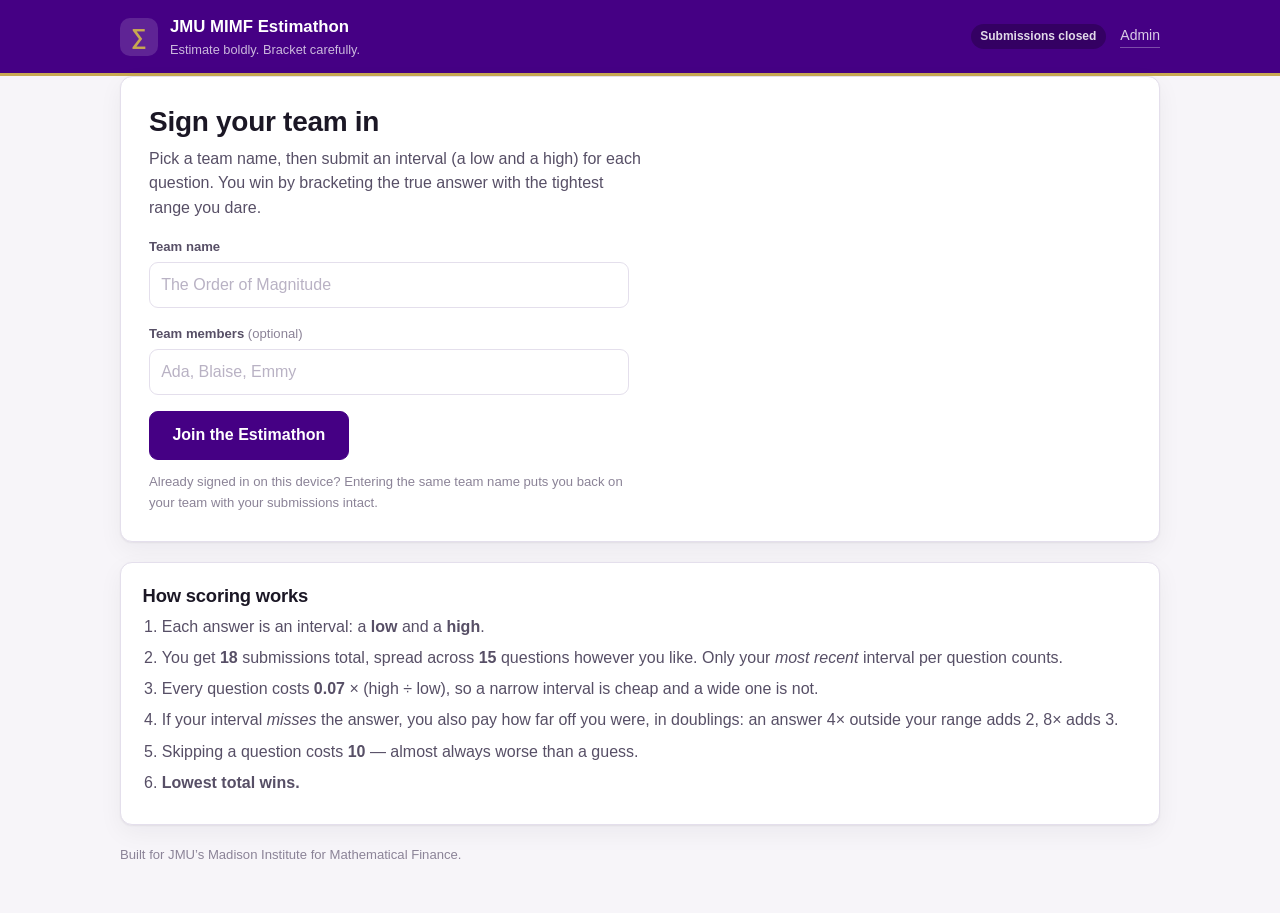
==== index.html @ 4a57b914 "game mostly complete" ====
<!DOCTYPE html>
<html lang="en">
<head>
  <meta charset="utf-8">
  <meta name="viewport" content="width=device-width, initial-scale=1">
  <title>Estimathon | JMU MIMF</title>
  <link rel="stylesheet" href="style.css">
</head>
<body>

<header class="topbar">
  <div class="wrap topbar-inner">
    <div class="brand">
      <span class="brand-mark">∑</span>
      <span>
        <strong id="event-name">JMU MIMF Estimathon</strong>
        <small>Estimate boldly. Bracket carefully.</small>
      </span>
    </div>
    <div class="topbar-right">
      <span id="contest-status" class="pill pill-muted">Checking…</span>
      <a class="link-quiet" href="admin.html">Admin</a>
    </div>
  </div>
</header>

<main class="wrap">

  <!-- ==================== JOIN ==================== -->
  <section id="join-view">
    <div class="card card-lead">
      <h1>Sign your team in</h1>
      <p class="lede">
        Pick a team name, then submit an interval (a low and a high) for each
        question. You win by bracketing the true answer with the tightest range
        you dare.
      </p>

      <form id="join-form" class="form" novalidate>
        <label class="field">
          <span class="field-label">Team name</span>
          <input id="team-name" type="text" autocomplete="off" maxlength="60"
                 placeholder="The Order of Magnitude" required>
        </label>

        <label class="field">
          <span class="field-label">Team members <em>(optional)</em></span>
          <input id="team-members" type="text" autocomplete="off" maxlength="200"
                 placeholder="Ada, Blaise, Emmy">
        </label>

        <p id="join-error" class="msg msg-error" hidden></p>

        <button class="btn btn-primary btn-lg" type="submit">Join the Estimathon</button>
        <p class="hint">
          Already signed in on this device? Entering the same team name puts you
          back on your team with your submissions intact.
        </p>
      </form>
    </div>

    <div class="rules card">
      <h2>How scoring works</h2>
      <ol class="rules-list">
        <li>Each answer is an interval: a <strong>low</strong> and a <strong>high</strong>.</li>
        <li>You get <strong id="rule-max-subs">18</strong> submissions total, spread across
            <strong id="rule-num-q">15</strong> questions however you like. Only your
            <em>most recent</em> interval per question counts.</li>
        <li>Every question costs <strong id="rule-width">0.07</strong> × (high ÷ low),
            so a narrow interval is cheap and a wide one is not.</li>
        <li>If your interval <em>misses</em> the answer, you also pay how far off you
            were, in doublings: an answer 4× outside your range adds 2, 8× adds 3.</li>
        <li>Skipping a question costs <strong id="rule-penalty">10</strong> — almost always
            worse than a guess.</li>
        <li><strong>Lowest total wins.</strong></li>
      </ol>
    </div>
  </section>

  <!-- ==================== CONTEST ==================== -->
  <section id="contest-view" hidden>
    <div class="team-bar card">
      <div>
        <span class="eyebrow">Competing as</span>
        <h1 id="current-team" class="team-name">;</h1>
        <p id="current-members" class="team-members"></p>
      </div>
      <div class="counters">
        <div class="counter">
          <span id="subs-left" class="counter-num">18</span>
          <span class="counter-label">submissions left</span>
        </div>
        <div class="counter">
          <span id="qs-answered" class="counter-num">0</span>
          <span class="counter-label">questions answered</span>
        </div>
        <button id="leave-btn" class="btn btn-quiet" type="button">Switch team</button>
      </div>
    </div>

    <p id="closed-banner" class="banner" hidden>
      Submissions are closed. Sit tight; the admins are scoring.
    </p>

    <div id="questions" class="questions"></div>

    <section id="team-leaderboard" class="card" hidden>
      <h2>Live standings</h2>
      <div id="team-leaderboard-body"></div>
    </section>
  </section>

</main>

<footer class="wrap foot">
  <p>Built for JMU’s Madison Institute for Mathematical Finance.</p>
</footer>

<!-- Point at a Python backend by uncommenting and setting this before the core loads:
<script>window.ESTIMATHON_API = "https://your-host";</script>
-->
<script src="estimathon.js"></script>
<script src="script.js"></script>
</body>
</html>
---- style.css ----
/* ==========================================================================
   Estimathon — shared styles for the team page and the admin dashboard.
   JMU palette: Madison purple + gold, on a warm off-white.
   ========================================================================== */

:root {
  --purple:      #450084;
  --purple-lift: #5c1fa3;
  --purple-soft: #f2ecfa;
  --gold:        #c8a951;
  --gold-soft:   #fdf6e3;

  --ink:      #1b1725;
  --ink-soft: #574f66;
  --ink-faint:#8b8397;

  --bg:      #f7f5f9;
  --surface: #ffffff;
  --line:    #e4dfec;

  --good: #16794a;
  --good-soft: #e6f4ec;
  --bad:  #b3261e;
  --bad-soft: #fbeae9;

  --radius: 12px;
  --shadow: 0 1px 2px rgba(27, 23, 37, .06), 0 8px 24px rgba(27, 23, 37, .05);
  --mono: ui-monospace, SFMono-Regular, "SF Mono", Menlo, Consolas, monospace;
}

* { box-sizing: border-box; }

html { -webkit-text-size-adjust: 100%; }

body {
  margin: 0;
  background: var(--bg);
  color: var(--ink);
  font: 16px/1.55 -apple-system, BlinkMacSystemFont, "Segoe UI", Roboto,
        "Helvetica Neue", Arial, sans-serif;
}

h1, h2, h3 { line-height: 1.2; margin: 0 0 .5rem; letter-spacing: -.01em; }
h1 { font-size: 1.75rem; }
h2 { font-size: 1.15rem; }
p  { margin: 0 0 1rem; }
a  { color: var(--purple); }

.wrap { max-width: 1080px; margin: 0 auto; padding: 0 1.25rem; }
.admin .wrap { max-width: 1320px; }

/* ---------------------------------------------------------------- topbar  */

.topbar {
  background: var(--purple);
  color: #fff;
  border-bottom: 3px solid var(--gold);
}
.topbar-inner {
  display: flex; align-items: center; justify-content: space-between;
  gap: 1rem; padding-top: .85rem; padding-bottom: .85rem;
}
.brand { display: flex; align-items: center; gap: .75rem; }
.brand-mark {
  display: grid; place-items: center;
  width: 38px; height: 38px; flex: none;
  border-radius: 10px;
  background: rgba(255, 255, 255, .14);
  color: var(--gold);
  font-size: 1.35rem; font-weight: 700;
}
.brand strong { display: block; font-size: 1.05rem; }
.brand small { display: block; color: rgba(255, 255, 255, .72); font-size: .8rem; }

.topbar-right { display: flex; align-items: center; gap: .9rem; }
.link-quiet {
  color: rgba(255, 255, 255, .8);
  text-decoration: none; font-size: .875rem;
  border-bottom: 1px solid rgba(255, 255, 255, .3);
}
.link-quiet:hover { color: #fff; }

/* ----------------------------------------------------------------- pills  */

.pill {
  display: inline-block; padding: .2rem .6rem;
  border-radius: 999px; font-size: .75rem; font-weight: 600;
  white-space: nowrap;
}
.pill-muted { background: rgba(255, 255, 255, .15); color: #fff; }
.pill-open  { background: var(--gold); color: #3a2c00; }
.pill-closed{ background: rgba(0, 0, 0, .25); color: rgba(255, 255, 255, .85); }
.pill-live  { background: var(--good); color: #fff; }
.card .pill-muted { background: var(--purple-soft); color: var(--purple); }

/* ----------------------------------------------------------------- cards  */

main { padding: 1.75rem 0 3rem; }

.card {
  background: var(--surface);
  border: 1px solid var(--line);
  border-radius: var(--radius);
  box-shadow: var(--shadow);
  padding: 1.35rem;
  margin-bottom: 1.25rem;
}
.card-lead { padding: 1.75rem; }
.card-head {
  display: flex; align-items: center; justify-content: space-between;
  gap: .75rem; margin-bottom: .9rem;
}
.card-head h2 { margin: 0; }

.lede { color: var(--ink-soft); max-width: 56ch; }
.eyebrow {
  display: block; font-size: .72rem; font-weight: 700;
  letter-spacing: .09em; text-transform: uppercase; color: var(--ink-faint);
}
.hint { font-size: .82rem; color: var(--ink-faint); margin: .75rem 0 0; }
.msg { font-size: .875rem; border-radius: 8px; padding: .55rem .75rem; margin: 0 0 .75rem; }
.msg-error { background: var(--bad-soft); color: var(--bad); }

.banner {
  background: var(--gold-soft);
  border: 1px solid var(--gold);
  border-radius: var(--radius);
  padding: .8rem 1rem; margin-bottom: 1.25rem;
  font-weight: 600; color: #6b5310;
}

/* ----------------------------------------------------------------- forms  */

.form { max-width: 30rem; }
.field { display: block; margin-bottom: 1rem; }
.field-label {
  display: block; font-size: .82rem; font-weight: 600;
  color: var(--ink-soft); margin-bottom: .3rem;
}
.field-label em { font-weight: 400; font-style: normal; color: var(--ink-faint); }

input[type="text"], input[type="password"], input[type="number"] {
  width: 100%; padding: .6rem .7rem;
  border: 1px solid var(--line); border-radius: 9px;
  background: #fff; color: var(--ink);
  font: inherit;
}
input:focus-visible, button:focus-visible, a:focus-visible {
  outline: 2px solid var(--purple-lift); outline-offset: 2px;
}
input::placeholder { color: #b9b2c4; }

.check { display: inline-flex; align-items: center; gap: .4rem; font-size: .875rem; }
.check input { accent-color: var(--purple); }

.btn {
  appearance: none; cursor: pointer;
  border: 1px solid var(--line); border-radius: 9px;
  background: #fff; color: var(--ink);
  padding: .55rem .9rem;
  font: inherit; font-weight: 600; font-size: .875rem;
}
.btn:hover { border-color: #cfc7dc; background: #fbfafd; }
.btn:disabled { opacity: .5; cursor: not-allowed; }
.btn-primary { background: var(--purple); border-color: var(--purple); color: #fff; }
.btn-primary:hover:not(:disabled) { background: var(--purple-lift); border-color: var(--purple-lift); }
.btn-lg { padding: .7rem 1.4rem; font-size: 1rem; }
.btn-quiet { background: transparent; border-color: transparent; color: var(--ink-faint); }
.btn-quiet:hover { background: var(--purple-soft); color: var(--purple); border-color: transparent; }
.btn-danger { color: var(--bad); border-color: #eccecb; }
.btn-danger:hover { background: var(--bad-soft); border-color: var(--bad); }

/* ----------------------------------------------------------------- rules  */

.rules-list { margin: 0; padding-left: 1.2rem; color: var(--ink-soft); }
.rules-list li { margin-bottom: .4rem; }

/* -------------------------------------------------------------- team bar  */

.team-bar {
  display: flex; align-items: center; justify-content: space-between;
  gap: 1.25rem; flex-wrap: wrap;
}
.team-name { margin: .15rem 0 0; color: var(--purple); }
.team-members { margin: .15rem 0 0; color: var(--ink-faint); font-size: .875rem; }
.counters { display: flex; align-items: center; gap: 1.5rem; }
.counter { text-align: center; }
.counter-num { display: block; font-size: 1.6rem; font-weight: 700; line-height: 1; }
.counter-label { display: block; font-size: .7rem; text-transform: uppercase;
                 letter-spacing: .07em; color: var(--ink-faint); margin-top: .2rem; }

/* ------------------------------------------------------------- questions  */

.questions { display: grid; gap: .85rem; }

.q {
  background: var(--surface);
  border: 1px solid var(--line);
  border-left: 4px solid var(--line);
  border-radius: var(--radius);
  box-shadow: var(--shadow);
  padding: 1.1rem 1.25rem;
}
.q.answered { border-left-color: var(--purple); }
.q.correct  { border-left-color: var(--good); }
.q.wrong    { border-left-color: var(--bad); }

.q-head { display: flex; gap: .75rem; align-items: baseline; margin-bottom: .8rem; }
.q-num {
  flex: none; width: 1.9rem; height: 1.9rem;
  display: grid; place-items: center;
  border-radius: 50%; background: var(--purple-soft); color: var(--purple);
  font-size: .8rem; font-weight: 700;
}
.q-text { font-weight: 600; }
.q-unit { display: block; font-size: .8rem; font-weight: 400; color: var(--ink-faint); }

.q-form { display: flex; align-items: flex-end; gap: .6rem; flex-wrap: wrap; }
.q-input { flex: 1 1 9rem; min-width: 7rem; }
.q-input .field-label { font-size: .72rem; text-transform: uppercase; letter-spacing: .06em; }
.q-input input { font-family: var(--mono); }

.q-status { margin-top: .7rem; font-size: .85rem; color: var(--ink-soft); }
.q-status .ratio { font-family: var(--mono); color: var(--purple); font-weight: 600; }
.q-status.err { color: var(--bad); }
.tag {
  display: inline-block; padding: .1rem .5rem; border-radius: 999px;
  font-size: .72rem; font-weight: 700; margin-left: .4rem;
}
.tag-good { background: var(--good-soft); color: var(--good); }
.tag-bad  { background: var(--bad-soft);  color: var(--bad); }

/* ------------------------------------------------------------ admin grid  */

.control-bar { display: flex; gap: 2rem; flex-wrap: wrap; align-items: center; }
.control-group { display: flex; align-items: center; gap: .5rem; flex-wrap: wrap; }
.control-group .eyebrow { margin-right: .25rem; }

.stat-row {
  display: grid; grid-template-columns: repeat(4, 1fr);
  gap: 1rem; margin-bottom: 1.25rem;
}
.stat {
  background: var(--surface); border: 1px solid var(--line);
  border-radius: var(--radius); box-shadow: var(--shadow);
  padding: 1rem 1.15rem;
}
.stat-num { display: block; font-size: 1.8rem; font-weight: 700; line-height: 1.1; color: var(--purple); }
.stat-label { display: block; font-size: .72rem; text-transform: uppercase;
              letter-spacing: .08em; color: var(--ink-faint); margin-top: .25rem; }

.admin-grid { display: grid; grid-template-columns: 1.35fr 1fr; gap: 1.25rem; }

/* ---------------------------------------------------------------- tables  */

.table-scroll { overflow-x: auto; margin: 0 -.35rem; padding: 0 .35rem; }
.table { width: 100%; border-collapse: collapse; font-size: .875rem; }
.table th, .table td {
  padding: .55rem .6rem; text-align: left;
  border-bottom: 1px solid var(--line); white-space: nowrap;
}
.table th {
  font-size: .72rem; text-transform: uppercase; letter-spacing: .07em;
  color: var(--ink-faint); font-weight: 700;
}
.table tbody tr:last-child td { border-bottom: none; }
.table .num { text-align: right; font-variant-numeric: tabular-nums; }
.table td.num, .table td.mono { font-family: var(--mono); }
.table .rank { color: var(--ink-faint); font-weight: 700; }
.table tr.leader td { background: var(--gold-soft); }
.table tr.leader .rank { color: #9a7b16; }
.q-cell { white-space: normal; min-width: 22rem; color: var(--ink-soft); }
.table-grid th:first-child, .table-grid td:first-child {
  position: sticky; left: 0; background: var(--surface);
}
.cell-good { color: var(--good); }
.cell-bad  { color: var(--bad); }
.cell-none { color: var(--ink-faint); }

.key-input { width: 9.5rem; text-align: right; font-family: var(--mono); padding: .35rem .5rem; }

/* ------------------------------------------------------------------ feed  */

.feed { list-style: none; margin: 0; padding: 0; max-height: 26rem; overflow-y: auto; }
.feed li {
  display: flex; justify-content: space-between; gap: .75rem;
  padding: .55rem 0; border-bottom: 1px solid var(--line); font-size: .875rem;
}
.feed li:last-child { border-bottom: none; }
.feed .who { font-weight: 600; }
.feed .what { color: var(--ink-soft); font-family: var(--mono); font-size: .8rem; }
.feed .when { color: var(--ink-faint); font-size: .78rem; white-space: nowrap; }

.empty { color: var(--ink-faint); font-size: .875rem; padding: 1rem 0; text-align: center; }

/* ---------------------------------------------------------------- footer  */

.foot { color: var(--ink-faint); font-size: .82rem; padding-bottom: 2rem; }

/* ------------------------------------------------------------ responsive  */

@media (max-width: 900px) {
  .admin-grid { grid-template-columns: 1fr; }
  .stat-row { grid-template-columns: repeat(2, 1fr); }
}
@media (max-width: 620px) {
  h1 { font-size: 1.45rem; }
  .team-bar { align-items: flex-start; }
  .counters { width: 100%; justify-content: space-between; gap: .75rem; }
  .q-form { flex-direction: column; align-items: stretch; }
  .q-input { flex: 1 1 auto; }
  .brand small { display: none; }
}
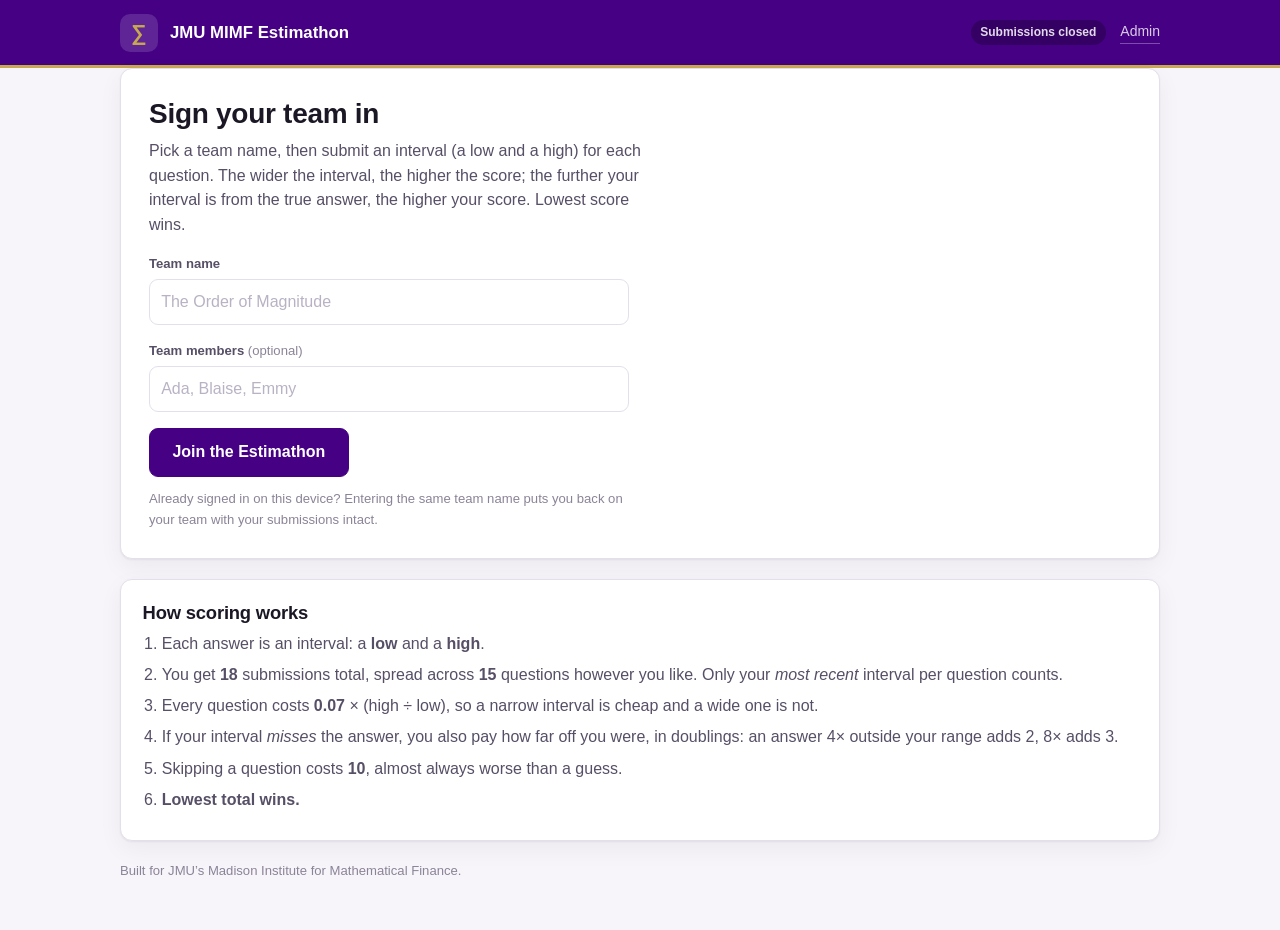
==== commit 352d9642: "single question edits" ====
--- a/index.html
+++ b/index.html
@@ -14,7 +14,6 @@
       <span class="brand-mark">∑</span>
       <span>
         <strong id="event-name">JMU MIMF Estimathon</strong>
-        <small>Estimate boldly. Bracket carefully.</small>
       </span>
     </div>
     <div class="topbar-right">
@@ -32,8 +31,7 @@
       <h1>Sign your team in</h1>
       <p class="lede">
         Pick a team name, then submit an interval (a low and a high) for each
-        question. You win by bracketing the true answer with the tightest range
-        you dare.
+        question. The wider the interval, the higher the score; the further your interval is from the true answer, the higher your score. Lowest score wins.
       </p>
 
       <form id="join-form" class="form" novalidate>
@@ -70,7 +68,7 @@
             so a narrow interval is cheap and a wide one is not.</li>
         <li>If your interval <em>misses</em> the answer, you also pay how far off you
             were, in doublings: an answer 4× outside your range adds 2, 8× adds 3.</li>
-        <li>Skipping a question costs <strong id="rule-penalty">10</strong> — almost always
+        <li>Skipping a question costs <strong id="rule-penalty">10</strong>, almost always
             worse than a guess.</li>
         <li><strong>Lowest total wins.</strong></li>
       </ol>
@@ -102,7 +100,20 @@
       Submissions are closed. Sit tight; the admins are scoring.
     </p>
 
+    <div id="waiting" class="waiting card" hidden>
+      <span class="waiting-dot"></span>
+      <div>
+        <h2 id="waiting-title">Waiting for the next question…</h2>
+        <p id="waiting-note">Keep this page open. The next question appears here automatically.</p>
+      </div>
+    </div>
+
     <div id="questions" class="questions"></div>
+
+    <details id="past" class="past card" hidden>
+      <summary><span id="past-count">0</span> closed questions</summary>
+      <div id="past-body"></div>
+    </details>
 
     <section id="team-leaderboard" class="card" hidden>
       <h2>Live standings</h2>
--- a/style.css
+++ b/style.css
@@ -230,6 +230,73 @@
 .tag-good { background: var(--good-soft); color: var(--good); }
 .tag-bad  { background: var(--bad-soft);  color: var(--bad); }
 
+/* ------------------------------------------------- waiting / past (team)  */
+
+.waiting {
+  display: flex; align-items: center; gap: 1rem;
+  border-style: dashed;
+}
+.waiting h2 { margin: 0; font-size: 1.05rem; }
+.waiting p { margin: .2rem 0 0; color: var(--ink-faint); font-size: .875rem; }
+.waiting-dot {
+  flex: none; width: 12px; height: 12px; border-radius: 50%;
+  background: var(--purple);
+  box-shadow: 0 0 0 0 rgba(69, 0, 132, .45);
+  animation: pulse 2s infinite;
+}
+@keyframes pulse {
+  0%   { box-shadow: 0 0 0 0 rgba(69, 0, 132, .45); }
+  70%  { box-shadow: 0 0 0 12px rgba(69, 0, 132, 0); }
+  100% { box-shadow: 0 0 0 0 rgba(69, 0, 132, 0); }
+}
+@media (prefers-reduced-motion: reduce) {
+  .waiting-dot { animation: none; }
+}
+
+.past summary {
+  cursor: pointer; font-weight: 600; color: var(--ink-soft);
+  font-size: .9rem; list-style: none;
+}
+.past summary::-webkit-details-marker { display: none; }
+.past summary::before { content: '▸ '; color: var(--ink-faint); }
+.past[open] summary::before { content: '▾ '; }
+.past #past-body { margin-top: 1rem; display: grid; gap: .85rem; }
+.past .q { box-shadow: none; }
+.tag-locked { background: var(--line); color: var(--ink-faint); }
+
+/* ------------------------------------------------------- run of play (admin) */
+
+.rop-main {
+  display: flex; align-items: flex-start; justify-content: space-between;
+  gap: 1.5rem; flex-wrap: wrap; margin-bottom: 1rem;
+}
+.rop-current { flex: 1 1 22rem; min-width: 0; }
+.rop-text { margin: .25rem 0 0; font-size: 1.15rem; font-weight: 600; line-height: 1.35; }
+.rop-answer { margin: .35rem 0 0; font-family: var(--mono); font-size: .85rem; color: var(--gold); }
+.rop-actions { display: flex; gap: .5rem; flex-wrap: wrap; align-items: center; }
+
+.rop-strip { display: flex; flex-wrap: wrap; gap: .35rem; }
+.chip {
+  width: 2.1rem; height: 2.1rem; padding: 0;
+  display: grid; place-items: center;
+  border-radius: 8px; border: 1px solid var(--line);
+  background: #fff; color: var(--ink-faint);
+  font: inherit; font-size: .8rem; font-weight: 700;
+  cursor: pointer;
+}
+.chip:hover { border-color: var(--purple); color: var(--purple); }
+/* .chip-pending keeps the plain .chip look: not yet asked. */
+.chip-pending { border-style: dashed; }
+.chip-open {
+  background: var(--purple); border-color: var(--purple); color: #fff;
+  box-shadow: 0 0 0 3px var(--purple-soft);
+}
+.chip-open:hover { color: #fff; }
+.chip-closed { background: var(--purple-soft); border-color: var(--purple-soft); color: var(--purple); }
+.pill-open-dark { background: var(--purple); color: #fff; }
+
+.q.live { border-left-color: var(--gold); }
+
 /* ------------------------------------------------------------ admin grid  */
 
 .control-bar { display: flex; gap: 2rem; flex-wrap: wrap; align-items: center; }
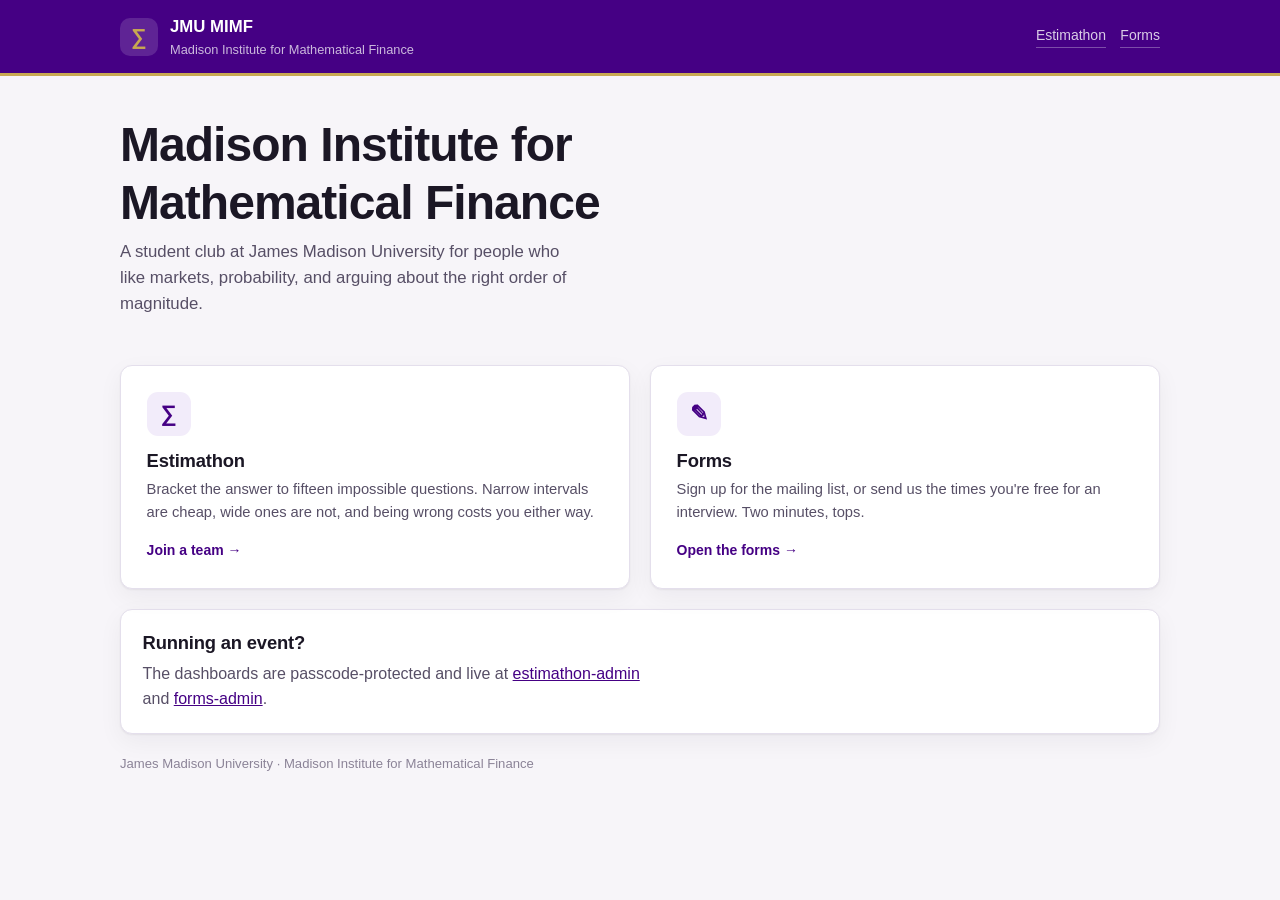
==== commit 60ecbfd6: "BIG changes" ====
--- a/index.html
+++ b/index.html
@@ -3,134 +3,73 @@
 <head>
   <meta charset="utf-8">
   <meta name="viewport" content="width=device-width, initial-scale=1">
-  <title>Estimathon | JMU MIMF</title>
-  <link rel="stylesheet" href="style.css">
+  <title>JMU MIMF</title>
+  <link rel="stylesheet" href="assets/style.css">
 </head>
 <body>
 
 <header class="topbar">
   <div class="wrap topbar-inner">
-    <div class="brand">
+    <a class="brand" href="index.html">
       <span class="brand-mark">∑</span>
       <span>
-        <strong id="event-name">JMU MIMF Estimathon</strong>
+        <strong>JMU MIMF</strong>
+        <small>Madison Institute for Mathematical Finance</small>
       </span>
-    </div>
-    <div class="topbar-right">
-      <span id="contest-status" class="pill pill-muted">Checking…</span>
-      <a class="link-quiet" href="admin.html">Admin</a>
-    </div>
+    </a>
+    <nav class="topbar-right">
+      <a class="link-quiet" href="estimathon/">Estimathon</a>
+      <a class="link-quiet" href="forms/">Forms</a>
+    </nav>
   </div>
 </header>
 
 <main class="wrap">
 
-  <!-- ==================== JOIN ==================== -->
-  <section id="join-view">
-    <div class="card card-lead">
-      <h1>Sign your team in</h1>
-      <p class="lede">
-        Pick a team name, then submit an interval (a low and a high) for each
-        question. The wider the interval, the higher the score; the further your interval is from the true answer, the higher your score. Lowest score wins.
-      </p>
-
-      <form id="join-form" class="form" novalidate>
-        <label class="field">
-          <span class="field-label">Team name</span>
-          <input id="team-name" type="text" autocomplete="off" maxlength="60"
-                 placeholder="The Order of Magnitude" required>
-        </label>
-
-        <label class="field">
-          <span class="field-label">Team members <em>(optional)</em></span>
-          <input id="team-members" type="text" autocomplete="off" maxlength="200"
-                 placeholder="Ada, Blaise, Emmy">
-        </label>
-
-        <p id="join-error" class="msg msg-error" hidden></p>
-
-        <button class="btn btn-primary btn-lg" type="submit">Join the Estimathon</button>
-        <p class="hint">
-          Already signed in on this device? Entering the same team name puts you
-          back on your team with your submissions intact.
-        </p>
-      </form>
-    </div>
-
-    <div class="rules card">
-      <h2>How scoring works</h2>
-      <ol class="rules-list">
-        <li>Each answer is an interval: a <strong>low</strong> and a <strong>high</strong>.</li>
-        <li>You get <strong id="rule-max-subs">18</strong> submissions total, spread across
-            <strong id="rule-num-q">15</strong> questions however you like. Only your
-            <em>most recent</em> interval per question counts.</li>
-        <li>Every question costs <strong id="rule-width">0.07</strong> × (high ÷ low),
-            so a narrow interval is cheap and a wide one is not.</li>
-        <li>If your interval <em>misses</em> the answer, you also pay how far off you
-            were, in doublings: an answer 4× outside your range adds 2, 8× adds 3.</li>
-        <li>Skipping a question costs <strong id="rule-penalty">10</strong>, almost always
-            worse than a guess.</li>
-        <li><strong>Lowest total wins.</strong></li>
-      </ol>
-    </div>
+  <section class="hero">
+    <h1>Madison Institute for<br>Mathematical Finance</h1>
+    <p class="lede">
+      A student club at James Madison University for people who like markets,
+      probability, and arguing about the right order of magnitude.
+    </p>
   </section>
 
-  <!-- ==================== CONTEST ==================== -->
-  <section id="contest-view" hidden>
-    <div class="team-bar card">
-      <div>
-        <span class="eyebrow">Competing as</span>
-        <h1 id="current-team" class="team-name">;</h1>
-        <p id="current-members" class="team-members"></p>
-      </div>
-      <div class="counters">
-        <div class="counter">
-          <span id="subs-left" class="counter-num">18</span>
-          <span class="counter-label">submissions left</span>
-        </div>
-        <div class="counter">
-          <span id="qs-answered" class="counter-num">0</span>
-          <span class="counter-label">questions answered</span>
-        </div>
-        <button id="leave-btn" class="btn btn-quiet" type="button">Switch team</button>
-      </div>
-    </div>
+  <div class="hub">
+    <a class="hub-card" href="estimathon/">
+      <span class="hub-mark">∑</span>
+      <h2>Estimathon</h2>
+      <p>
+        Bracket the answer to fifteen impossible questions. Narrow intervals are
+        cheap, wide ones are not, and being wrong costs you either way.
+      </p>
+      <span class="hub-go">Join a team →</span>
+    </a>
 
-    <p id="closed-banner" class="banner" hidden>
-      Submissions are closed. Sit tight; the admins are scoring.
+    <a class="hub-card" href="forms/">
+      <span class="hub-mark">✎</span>
+      <h2>Forms</h2>
+      <p>
+        Sign up for the mailing list, or send us the times you're free for an
+        interview. Two minutes, tops.
+      </p>
+      <span class="hub-go">Open the forms →</span>
+    </a>
+  </div>
+
+  <section class="card officers-card">
+    <h2>Running an event?</h2>
+    <p class="lede">
+      The dashboards are passcode-protected and live at
+      <a href="estimathon/admin.html">estimathon-admin</a> and
+      <a href="forms/admin.html">forms-admin</a>.
     </p>
-
-    <div id="waiting" class="waiting card" hidden>
-      <span class="waiting-dot"></span>
-      <div>
-        <h2 id="waiting-title">Waiting for the next question…</h2>
-        <p id="waiting-note">Keep this page open. The next question appears here automatically.</p>
-      </div>
-    </div>
-
-    <div id="questions" class="questions"></div>
-
-    <details id="past" class="past card" hidden>
-      <summary><span id="past-count">0</span> closed questions</summary>
-      <div id="past-body"></div>
-    </details>
-
-    <section id="team-leaderboard" class="card" hidden>
-      <h2>Live standings</h2>
-      <div id="team-leaderboard-body"></div>
-    </section>
   </section>
 
 </main>
 
 <footer class="wrap foot">
-  <p>Built for JMU’s Madison Institute for Mathematical Finance.</p>
+  <p>James Madison University · Madison Institute for Mathematical Finance</p>
 </footer>
 
-<!-- Point at a Python backend by uncommenting and setting this before the core loads:
-<script>window.ESTIMATHON_API = "https://your-host";</script>
--->
-<script src="estimathon.js"></script>
-<script src="script.js"></script>
 </body>
 </html>
--- a/assets/style.css
+++ b/assets/style.css
@@ -0,0 +1,509 @@
+/* ==========================================================================
+   Estimathon — shared styles for the team page and the admin dashboard.
+   JMU palette: Madison purple + gold, on a warm off-white.
+   ========================================================================== */
+
+:root {
+  --purple:      #450084;
+  --purple-lift: #5c1fa3;
+  --purple-soft: #f2ecfa;
+  --gold:        #c8a951;
+  --gold-soft:   #fdf6e3;
+
+  --ink:      #1b1725;
+  --ink-soft: #574f66;
+  --ink-faint:#8b8397;
+
+  --bg:      #f7f5f9;
+  --surface: #ffffff;
+  --line:    #e4dfec;
+
+  --good: #16794a;
+  --good-soft: #e6f4ec;
+  --bad:  #b3261e;
+  --bad-soft: #fbeae9;
+
+  --radius: 12px;
+  --shadow: 0 1px 2px rgba(27, 23, 37, .06), 0 8px 24px rgba(27, 23, 37, .05);
+  --mono: ui-monospace, SFMono-Regular, "SF Mono", Menlo, Consolas, monospace;
+}
+
+* { box-sizing: border-box; }
+
+html { -webkit-text-size-adjust: 100%; }
+
+body {
+  margin: 0;
+  background: var(--bg);
+  color: var(--ink);
+  font: 16px/1.55 -apple-system, BlinkMacSystemFont, "Segoe UI", Roboto,
+        "Helvetica Neue", Arial, sans-serif;
+}
+
+h1, h2, h3 { line-height: 1.2; margin: 0 0 .5rem; letter-spacing: -.01em; }
+h1 { font-size: 1.75rem; }
+h2 { font-size: 1.15rem; }
+p  { margin: 0 0 1rem; }
+a  { color: var(--purple); }
+
+.wrap { max-width: 1080px; margin: 0 auto; padding: 0 1.25rem; }
+.admin .wrap { max-width: 1320px; }
+
+/* ---------------------------------------------------------------- topbar  */
+
+.topbar {
+  background: var(--purple);
+  color: #fff;
+  border-bottom: 3px solid var(--gold);
+}
+.topbar-inner {
+  display: flex; align-items: center; justify-content: space-between;
+  gap: 1rem; padding-top: .85rem; padding-bottom: .85rem;
+}
+.brand { display: flex; align-items: center; gap: .75rem; }
+.brand-mark {
+  display: grid; place-items: center;
+  width: 38px; height: 38px; flex: none;
+  border-radius: 10px;
+  background: rgba(255, 255, 255, .14);
+  color: var(--gold);
+  font-size: 1.35rem; font-weight: 700;
+}
+.brand strong { display: block; font-size: 1.05rem; }
+.brand small { display: block; color: rgba(255, 255, 255, .72); font-size: .8rem; }
+
+.topbar-right { display: flex; align-items: center; gap: .9rem; }
+.link-quiet {
+  color: rgba(255, 255, 255, .8);
+  text-decoration: none; font-size: .875rem;
+  border-bottom: 1px solid rgba(255, 255, 255, .3);
+}
+.link-quiet:hover { color: #fff; }
+
+/* ----------------------------------------------------------------- pills  */
+
+.pill {
+  display: inline-block; padding: .2rem .6rem;
+  border-radius: 999px; font-size: .75rem; font-weight: 600;
+  white-space: nowrap;
+}
+.pill-muted { background: rgba(255, 255, 255, .15); color: #fff; }
+.pill-open  { background: var(--gold); color: #3a2c00; }
+.pill-closed{ background: rgba(0, 0, 0, .25); color: rgba(255, 255, 255, .85); }
+.pill-live  { background: var(--good); color: #fff; }
+.card .pill-muted { background: var(--purple-soft); color: var(--purple); }
+
+/* ----------------------------------------------------------------- cards  */
+
+main { padding: 1.75rem 0 3rem; }
+
+.card {
+  background: var(--surface);
+  border: 1px solid var(--line);
+  border-radius: var(--radius);
+  box-shadow: var(--shadow);
+  padding: 1.35rem;
+  margin-bottom: 1.25rem;
+}
+.card-lead { padding: 1.75rem; }
+.card-head {
+  display: flex; align-items: center; justify-content: space-between;
+  gap: .75rem; margin-bottom: .9rem;
+}
+.card-head h2 { margin: 0; }
+
+.lede { color: var(--ink-soft); max-width: 56ch; }
+.eyebrow {
+  display: block; font-size: .72rem; font-weight: 700;
+  letter-spacing: .09em; text-transform: uppercase; color: var(--ink-faint);
+}
+.hint { font-size: .82rem; color: var(--ink-faint); margin: .75rem 0 0; }
+.msg { font-size: .875rem; border-radius: 8px; padding: .55rem .75rem; margin: 0 0 .75rem; }
+.msg-error { background: var(--bad-soft); color: var(--bad); }
+
+.banner {
+  background: var(--gold-soft);
+  border: 1px solid var(--gold);
+  border-radius: var(--radius);
+  padding: .8rem 1rem; margin-bottom: 1.25rem;
+  font-weight: 600; color: #6b5310;
+}
+
+/* ----------------------------------------------------------------- forms  */
+
+.form { max-width: 30rem; }
+.field { display: block; margin-bottom: 1rem; }
+.field-label {
+  display: block; font-size: .82rem; font-weight: 600;
+  color: var(--ink-soft); margin-bottom: .3rem;
+}
+.field-label em { font-weight: 400; font-style: normal; color: var(--ink-faint); }
+
+input[type="text"], input[type="password"], input[type="number"] {
+  width: 100%; padding: .6rem .7rem;
+  border: 1px solid var(--line); border-radius: 9px;
+  background: #fff; color: var(--ink);
+  font: inherit;
+}
+input:focus-visible, button:focus-visible, a:focus-visible {
+  outline: 2px solid var(--purple-lift); outline-offset: 2px;
+}
+input::placeholder { color: #b9b2c4; }
+
+.check { display: inline-flex; align-items: center; gap: .4rem; font-size: .875rem; }
+.check input { accent-color: var(--purple); }
+
+.btn {
+  appearance: none; cursor: pointer;
+  border: 1px solid var(--line); border-radius: 9px;
+  background: #fff; color: var(--ink);
+  padding: .55rem .9rem;
+  font: inherit; font-weight: 600; font-size: .875rem;
+}
+.btn:hover { border-color: #cfc7dc; background: #fbfafd; }
+.btn:disabled { opacity: .5; cursor: not-allowed; }
+.btn-primary { background: var(--purple); border-color: var(--purple); color: #fff; }
+.btn-primary:hover:not(:disabled) { background: var(--purple-lift); border-color: var(--purple-lift); }
+.btn-lg { padding: .7rem 1.4rem; font-size: 1rem; }
+.btn-quiet { background: transparent; border-color: transparent; color: var(--ink-faint); }
+.btn-quiet:hover { background: var(--purple-soft); color: var(--purple); border-color: transparent; }
+.btn-danger { color: var(--bad); border-color: #eccecb; }
+.btn-danger:hover { background: var(--bad-soft); border-color: var(--bad); }
+
+/* ----------------------------------------------------------------- rules  */
+
+.rules-list { margin: 0; padding-left: 1.2rem; color: var(--ink-soft); }
+.rules-list li { margin-bottom: .4rem; }
+
+/* -------------------------------------------------------------- team bar  */
+
+.team-bar {
+  display: flex; align-items: center; justify-content: space-between;
+  gap: 1.25rem; flex-wrap: wrap;
+}
+.team-name { margin: .15rem 0 0; color: var(--purple); }
+.team-members { margin: .15rem 0 0; color: var(--ink-faint); font-size: .875rem; }
+.counters { display: flex; align-items: center; gap: 1.5rem; }
+.counter { text-align: center; }
+.counter-num { display: block; font-size: 1.6rem; font-weight: 700; line-height: 1; }
+.counter-label { display: block; font-size: .7rem; text-transform: uppercase;
+                 letter-spacing: .07em; color: var(--ink-faint); margin-top: .2rem; }
+
+/* ------------------------------------------------------------- questions  */
+
+.questions { display: grid; gap: .85rem; }
+
+.q {
+  background: var(--surface);
+  border: 1px solid var(--line);
+  border-left: 4px solid var(--line);
+  border-radius: var(--radius);
+  box-shadow: var(--shadow);
+  padding: 1.1rem 1.25rem;
+}
+.q.answered { border-left-color: var(--purple); }
+.q.correct  { border-left-color: var(--good); }
+.q.wrong    { border-left-color: var(--bad); }
+
+.q-head { display: flex; gap: .75rem; align-items: baseline; margin-bottom: .8rem; }
+.q-num {
+  flex: none; width: 1.9rem; height: 1.9rem;
+  display: grid; place-items: center;
+  border-radius: 50%; background: var(--purple-soft); color: var(--purple);
+  font-size: .8rem; font-weight: 700;
+}
+.q-text { font-weight: 600; }
+.q-unit { display: block; font-size: .8rem; font-weight: 400; color: var(--ink-faint); }
+
+.q-form { display: flex; align-items: flex-end; gap: .6rem; flex-wrap: wrap; }
+.q-input { flex: 1 1 9rem; min-width: 7rem; }
+.q-input .field-label { font-size: .72rem; text-transform: uppercase; letter-spacing: .06em; }
+.q-input input { font-family: var(--mono); }
+
+.q-status { margin-top: .7rem; font-size: .85rem; color: var(--ink-soft); }
+.q-status .ratio { font-family: var(--mono); color: var(--purple); font-weight: 600; }
+.q-status.err { color: var(--bad); }
+.tag {
+  display: inline-block; padding: .1rem .5rem; border-radius: 999px;
+  font-size: .72rem; font-weight: 700; margin-left: .4rem;
+}
+.tag-good { background: var(--good-soft); color: var(--good); }
+.tag-bad  { background: var(--bad-soft);  color: var(--bad); }
+
+/* ------------------------------------------------- waiting / past (team)  */
+
+.waiting {
+  display: flex; align-items: center; gap: 1rem;
+  border-style: dashed;
+}
+.waiting h2 { margin: 0; font-size: 1.05rem; }
+.waiting p { margin: .2rem 0 0; color: var(--ink-faint); font-size: .875rem; }
+.waiting-dot {
+  flex: none; width: 12px; height: 12px; border-radius: 50%;
+  background: var(--purple);
+  box-shadow: 0 0 0 0 rgba(69, 0, 132, .45);
+  animation: pulse 2s infinite;
+}
+@keyframes pulse {
+  0%   { box-shadow: 0 0 0 0 rgba(69, 0, 132, .45); }
+  70%  { box-shadow: 0 0 0 12px rgba(69, 0, 132, 0); }
+  100% { box-shadow: 0 0 0 0 rgba(69, 0, 132, 0); }
+}
+@media (prefers-reduced-motion: reduce) {
+  .waiting-dot { animation: none; }
+}
+
+.past summary {
+  cursor: pointer; font-weight: 600; color: var(--ink-soft);
+  font-size: .9rem; list-style: none;
+}
+.past summary::-webkit-details-marker { display: none; }
+.past summary::before { content: '▸ '; color: var(--ink-faint); }
+.past[open] summary::before { content: '▾ '; }
+.past #past-body { margin-top: 1rem; display: grid; gap: .85rem; }
+.past .q { box-shadow: none; }
+.tag-locked { background: var(--line); color: var(--ink-faint); }
+
+/* ------------------------------------------------------- run of play (admin) */
+
+.rop-main {
+  display: flex; align-items: flex-start; justify-content: space-between;
+  gap: 1.5rem; flex-wrap: wrap; margin-bottom: 1rem;
+}
+.rop-current { flex: 1 1 22rem; min-width: 0; }
+.rop-text { margin: .25rem 0 0; font-size: 1.15rem; font-weight: 600; line-height: 1.35; }
+.rop-answer { margin: .35rem 0 0; font-family: var(--mono); font-size: .85rem; color: var(--gold); }
+.rop-actions { display: flex; gap: .5rem; flex-wrap: wrap; align-items: center; }
+
+.rop-strip { display: flex; flex-wrap: wrap; gap: .35rem; }
+.chip {
+  width: 2.1rem; height: 2.1rem; padding: 0;
+  display: grid; place-items: center;
+  border-radius: 8px; border: 1px solid var(--line);
+  background: #fff; color: var(--ink-faint);
+  font: inherit; font-size: .8rem; font-weight: 700;
+  cursor: pointer;
+}
+.chip:hover { border-color: var(--purple); color: var(--purple); }
+/* .chip-pending keeps the plain .chip look: not yet asked. */
+.chip-pending { border-style: dashed; }
+.chip-open {
+  background: var(--purple); border-color: var(--purple); color: #fff;
+  box-shadow: 0 0 0 3px var(--purple-soft);
+}
+.chip-open:hover { color: #fff; }
+.chip-closed { background: var(--purple-soft); border-color: var(--purple-soft); color: var(--purple); }
+.pill-open-dark { background: var(--purple); color: #fff; }
+
+.q.live { border-left-color: var(--gold); }
+
+/* ------------------------------------------------------------ admin grid  */
+
+.control-bar { display: flex; gap: 2rem; flex-wrap: wrap; align-items: center; }
+.control-group { display: flex; align-items: center; gap: .5rem; flex-wrap: wrap; }
+.control-group .eyebrow { margin-right: .25rem; }
+
+.stat-row {
+  display: grid; grid-template-columns: repeat(4, 1fr);
+  gap: 1rem; margin-bottom: 1.25rem;
+}
+.stat {
+  background: var(--surface); border: 1px solid var(--line);
+  border-radius: var(--radius); box-shadow: var(--shadow);
+  padding: 1rem 1.15rem;
+}
+.stat-num { display: block; font-size: 1.8rem; font-weight: 700; line-height: 1.1; color: var(--purple); }
+.stat-label { display: block; font-size: .72rem; text-transform: uppercase;
+              letter-spacing: .08em; color: var(--ink-faint); margin-top: .25rem; }
+
+.admin-grid { display: grid; grid-template-columns: 1.35fr 1fr; gap: 1.25rem; }
+
+/* ---------------------------------------------------------------- tables  */
+
+.table-scroll { overflow-x: auto; margin: 0 -.35rem; padding: 0 .35rem; }
+.table { width: 100%; border-collapse: collapse; font-size: .875rem; }
+.table th, .table td {
+  padding: .55rem .6rem; text-align: left;
+  border-bottom: 1px solid var(--line); white-space: nowrap;
+}
+.table th {
+  font-size: .72rem; text-transform: uppercase; letter-spacing: .07em;
+  color: var(--ink-faint); font-weight: 700;
+}
+.table tbody tr:last-child td { border-bottom: none; }
+.table .num { text-align: right; font-variant-numeric: tabular-nums; }
+.table td.num, .table td.mono { font-family: var(--mono); }
+.table .rank { color: var(--ink-faint); font-weight: 700; }
+.table tr.leader td { background: var(--gold-soft); }
+.table tr.leader .rank { color: #9a7b16; }
+.q-cell { white-space: normal; min-width: 22rem; color: var(--ink-soft); }
+.table-grid th:first-child, .table-grid td:first-child {
+  position: sticky; left: 0; background: var(--surface);
+}
+.cell-good { color: var(--good); }
+.cell-bad  { color: var(--bad); }
+.cell-none { color: var(--ink-faint); }
+
+.key-input { width: 9.5rem; text-align: right; font-family: var(--mono); padding: .35rem .5rem; }
+
+/* ------------------------------------------------------------------ feed  */
+
+.feed { list-style: none; margin: 0; padding: 0; max-height: 26rem; overflow-y: auto; }
+.feed li {
+  display: flex; justify-content: space-between; gap: .75rem;
+  padding: .55rem 0; border-bottom: 1px solid var(--line); font-size: .875rem;
+}
+.feed li:last-child { border-bottom: none; }
+.feed .who { font-weight: 600; }
+.feed .what { color: var(--ink-soft); font-family: var(--mono); font-size: .8rem; }
+.feed .when { color: var(--ink-faint); font-size: .78rem; white-space: nowrap; }
+
+.empty { color: var(--ink-faint); font-size: .875rem; padding: 1rem 0; text-align: center; }
+
+/* ============================================================== home / hub  */
+
+a.brand { text-decoration: none; color: inherit; }
+a.brand:hover .brand-mark { background: rgba(255, 255, 255, .24); }
+.link-quiet.is-current { color: #fff; border-bottom-color: var(--gold); }
+
+.hero { padding: 2.5rem 0 2rem; }
+.hero h1 { font-size: clamp(1.9rem, 5vw, 3rem); letter-spacing: -.02em; }
+.hero .lede { font-size: 1.05rem; max-width: 48ch; }
+
+.hub { display: grid; grid-template-columns: repeat(2, 1fr); gap: 1.25rem; margin-bottom: 1.25rem; }
+.hub-card {
+  display: block; text-decoration: none; color: inherit;
+  background: var(--surface); border: 1px solid var(--line);
+  border-radius: var(--radius); box-shadow: var(--shadow);
+  padding: 1.6rem; transition: transform .12s ease, box-shadow .12s ease;
+}
+.hub-card:hover {
+  transform: translateY(-2px);
+  box-shadow: 0 2px 4px rgba(27, 23, 37, .07), 0 14px 32px rgba(27, 23, 37, .09);
+  border-color: #cfc7dc;
+}
+.hub-mark {
+  display: grid; place-items: center; width: 44px; height: 44px;
+  border-radius: 11px; background: var(--purple-soft); color: var(--purple);
+  font-size: 1.4rem; font-weight: 700; margin-bottom: .9rem;
+}
+.hub-card h2 { margin-bottom: .35rem; }
+.hub-card p { color: var(--ink-soft); font-size: .92rem; margin-bottom: .9rem; }
+.hub-go { font-size: .875rem; font-weight: 600; color: var(--purple); }
+.officers-card .lede { margin-bottom: 0; }
+
+.page-head { padding: .5rem 0 1.5rem; }
+
+/* ================================================================== forms  */
+
+.form-list { display: grid; gap: 1rem; }
+.form-card {
+  display: block; text-decoration: none; color: inherit;
+  background: var(--surface); border: 1px solid var(--line);
+  border-radius: var(--radius); box-shadow: var(--shadow);
+  padding: 1.35rem; transition: transform .12s ease, border-color .12s ease;
+}
+a.form-card:hover { transform: translateY(-2px); border-color: var(--purple); }
+.form-card-closed { opacity: .68; }
+.form-card-head { display: flex; align-items: center; justify-content: space-between; gap: .75rem; }
+.form-card-head h2 { margin: 0; }
+.form-card-desc { color: var(--ink-soft); font-size: .92rem; margin: .5rem 0 .6rem; }
+.form-card-meta { margin: 0; font-size: .8rem; color: var(--ink-faint); }
+
+.back-btn { margin-bottom: .75rem; }
+.form-body { display: block; }
+.form-actions { display: flex; align-items: center; gap: 1rem; flex-wrap: wrap; margin-top: 1.25rem; }
+
+/* one question */
+.ff {
+  background: var(--surface); border: 1px solid var(--line);
+  border-left: 4px solid var(--line);
+  border-radius: var(--radius); box-shadow: var(--shadow);
+  padding: 1.15rem 1.3rem; margin-bottom: .85rem;
+}
+.ff:focus-within { border-left-color: var(--purple); }
+.ff-invalid { border-left-color: var(--bad); }
+.ff-label { display: block; font-weight: 600; margin-bottom: .15rem; }
+.ff-required { color: var(--bad); margin-left: .2rem; }
+.ff-help { margin: 0 0 .6rem; font-size: .85rem; color: var(--ink-faint); }
+.ff-body { margin-top: .55rem; }
+
+.ff-input {
+  width: 100%; padding: .6rem .7rem;
+  border: 1px solid var(--line); border-radius: 9px;
+  background: #fff; color: var(--ink); font: inherit;
+}
+.ff-textarea { resize: vertical; min-height: 5.5rem; }
+.ff-error { margin: .5rem 0 0; font-size: .82rem; color: var(--bad); font-weight: 600; }
+
+.ff-choices { display: grid; gap: .1rem; }
+.ff-choices-grid { grid-template-columns: repeat(auto-fill, minmax(13.5rem, 1fr)); gap: .25rem; }
+.ff-choice {
+  display: flex; align-items: center; gap: .55rem;
+  padding: .45rem .55rem; border-radius: 8px; cursor: pointer;
+}
+.ff-choice:hover { background: var(--purple-soft); }
+.ff-choice input { accent-color: var(--purple); flex: none; width: 1rem; height: 1rem; }
+.ff-choice-text { font-size: .92rem; }
+.ff-choice-other { gap: .55rem; }
+.ff-other-input { flex: 1 1 8rem; width: auto; padding: .3rem .5rem; font-size: .88rem; }
+
+.ff-scale { display: flex; align-items: center; gap: .35rem; flex-wrap: wrap; }
+.ff-scale-end { font-size: .8rem; color: var(--ink-faint); }
+.ff-scale-stop {
+  display: grid; place-items: center; gap: .2rem;
+  padding: .4rem .6rem; border-radius: 8px; cursor: pointer;
+}
+.ff-scale-stop:hover { background: var(--purple-soft); }
+.ff-scale-stop input { accent-color: var(--purple); }
+.ff-scale-num { font-size: .85rem; font-weight: 600; }
+
+.done-card { text-align: center; padding: 2.5rem 1.75rem; }
+.done-mark {
+  display: grid; place-items: center; width: 52px; height: 52px;
+  margin: 0 auto 1rem; border-radius: 50%;
+  background: var(--good-soft); color: var(--good); font-size: 1.6rem; font-weight: 700;
+}
+.done-card .lede { margin-left: auto; margin-right: auto; }
+.done-card .form-actions { justify-content: center; }
+
+/* ================================================= forms admin (responses) */
+
+.form-picker { width: auto; min-width: 16rem; padding: .5rem .6rem; }
+.search-input { width: auto; min-width: 14rem; padding: .4rem .6rem; font-size: .875rem; }
+.when-cell { color: var(--ink-faint); font-size: .82rem; }
+.wrap-cell { white-space: normal; min-width: 16rem; max-width: 28rem; }
+
+.slots { display: grid; gap: .3rem; }
+.slot { display: grid; grid-template-columns: 12rem 1fr 4.5rem; align-items: center; gap: .75rem; }
+.slot-label { font-size: .85rem; color: var(--ink-soft); }
+.slot-track { background: var(--purple-soft); border-radius: 999px; height: 1.4rem; overflow: hidden; }
+.slot-bar { display: block; height: 100%; background: var(--purple); border-radius: 999px; min-width: 2px; }
+.slot-count { font-size: .8rem; color: var(--ink-faint); text-align: right; font-variant-numeric: tabular-nums; }
+.slot-best .slot-bar { background: var(--gold); }
+.slot-best .slot-label { font-weight: 700; color: var(--ink); }
+
+/* ---------------------------------------------------------------- footer  */
+
+.foot { color: var(--ink-faint); font-size: .82rem; padding-bottom: 2rem; }
+
+/* ------------------------------------------------------------ responsive  */
+
+@media (max-width: 900px) {
+  .admin-grid { grid-template-columns: 1fr; }
+  .stat-row { grid-template-columns: repeat(2, 1fr); }
+}
+@media (max-width: 780px) {
+  .hub { grid-template-columns: 1fr; }
+  .slot { grid-template-columns: 8.5rem 1fr 3.6rem; gap: .5rem; }
+}
+@media (max-width: 620px) {
+  h1 { font-size: 1.45rem; }
+  .ff-choices-grid { grid-template-columns: 1fr; }
+  .form-picker, .search-input { width: 100%; min-width: 0; }
+  .team-bar { align-items: flex-start; }
+  .counters { width: 100%; justify-content: space-between; gap: .75rem; }
+  .q-form { flex-direction: column; align-items: stretch; }
+  .q-input { flex: 1 1 auto; }
+  .brand small { display: none; }
+}
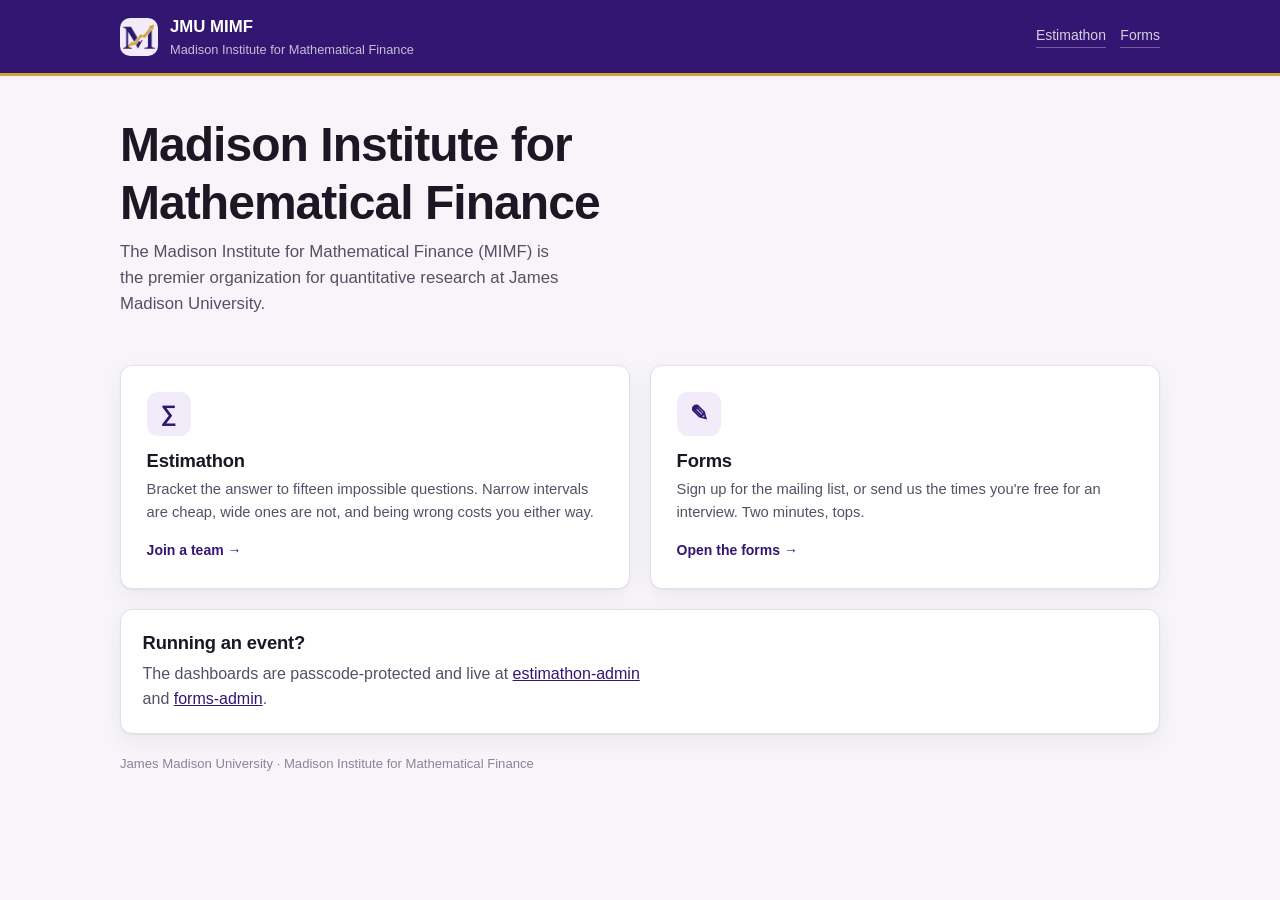
==== commit 586d692b: "whole lotta changes" ====
--- a/index.html
+++ b/index.html
@@ -4,14 +4,14 @@
   <meta charset="utf-8">
   <meta name="viewport" content="width=device-width, initial-scale=1">
   <title>JMU MIMF</title>
-  <link rel="stylesheet" href="assets/style.css">
+  <link rel="stylesheet" href="assets/style.min.css">
 </head>
 <body>
 
 <header class="topbar">
   <div class="wrap topbar-inner">
     <a class="brand" href="index.html">
-      <span class="brand-mark">∑</span>
+      <span class="brand-mark"><img src="assets/mimf-emblem.webp" alt="" width="38" height="38"></span>
       <span>
         <strong>JMU MIMF</strong>
         <small>Madison Institute for Mathematical Finance</small>
@@ -29,8 +29,7 @@
   <section class="hero">
     <h1>Madison Institute for<br>Mathematical Finance</h1>
     <p class="lede">
-      A student club at James Madison University for people who like markets,
-      probability, and arguing about the right order of magnitude.
+      The Madison Institute for Mathematical Finance (MIMF) is the premier organization for quantitative research at James Madison University.
     </p>
   </section>
 
--- a/assets/style.min.css
+++ b/assets/style.min.css
@@ -0,0 +1 @@
+:root{--purple:#321671;--purple-lift:#4b2e8e;--purple-soft:#f2ecfa;--gold:#d4a230;--gold-soft:#fdf6e3;--ink:#1b1725;--ink-soft:#574f66;--ink-faint:#8b8397;--bg:#f7f5f9;--surface:#ffffff;--line:#e4dfec;--good:#16794a;--good-soft:#e6f4ec;--bad:#b3261e;--bad-soft:#fbeae9;--radius:12px;--shadow:0 1px 2px rgba(27, 23, 37, .06), 0 8px 24px rgba(27, 23, 37, .05);--mono:ui-monospace, SFMono-Regular, "SF Mono", Menlo, Consolas, monospace}*{box-sizing:border-box}html{-webkit-text-size-adjust:100%}body{margin:0;background:var(--bg);color:var(--ink);font:16px/1.55 -apple-system,BlinkMacSystemFont,"Segoe UI",Roboto,"Helvetica Neue",Arial,sans-serif}h1,h2,h3{line-height:1.2;margin:0 0 .5rem;letter-spacing:-.01em}h1{font-size:1.75rem}h2{font-size:1.15rem}p{margin:0 0 1rem}a{color:var(--purple)}.wrap{max-width:1080px;margin:0 auto;padding:0 1.25rem}.admin .wrap{max-width:1320px}.topbar{background:var(--purple);color:#fff;border-bottom:3px solid var(--gold)}.topbar-inner{display:flex;align-items:center;justify-content:space-between;gap:1rem;padding-top:.85rem;padding-bottom:.85rem}.brand{display:flex;align-items:center;gap:.75rem}.brand-mark{display:grid;place-items:center;width:38px;height:38px;flex:none;border-radius:10px;background:#f2ecfa;color:var(--gold);font-size:1.35rem;font-weight:700}.brand-mark img{width:83%;height:83%;object-fit:contain}.brand strong{display:block;font-size:1.05rem}.brand small{display:block;color:rgb(255 255 255 / .72);font-size:.8rem}.topbar-right{display:flex;align-items:center;gap:.9rem}.link-quiet{color:rgb(255 255 255 / .8);text-decoration:none;font-size:.875rem;border-bottom:1px solid rgb(255 255 255 / .3)}.link-quiet:hover{color:#fff}.pill{display:inline-block;padding:.2rem .6rem;border-radius:999px;font-size:.75rem;font-weight:600;white-space:nowrap}.pill-muted{background:rgb(255 255 255 / .15);color:#fff}.pill-open{background:var(--gold);color:#3a2c00}.pill-closed{background:rgb(0 0 0 / .25);color:rgb(255 255 255 / .85)}.pill-live{background:var(--good);color:#fff}.card .pill-muted{background:var(--purple-soft);color:var(--purple)}main{padding:1.75rem 0 3rem}.card{background:var(--surface);border:1px solid var(--line);border-radius:var(--radius);box-shadow:var(--shadow);padding:1.35rem;margin-bottom:1.25rem}.card-lead{padding:1.75rem}.card-head{display:flex;align-items:center;justify-content:space-between;gap:.75rem;margin-bottom:.9rem}.card-head h2{margin:0}.lede{color:var(--ink-soft);max-width:56ch}.eyebrow{display:block;font-size:.72rem;font-weight:700;letter-spacing:.09em;text-transform:uppercase;color:var(--ink-faint)}.hint{font-size:.82rem;color:var(--ink-faint);margin:.75rem 0 0}.msg{font-size:.875rem;border-radius:8px;padding:.55rem .75rem;margin:0 0 .75rem}.msg-error{background:var(--bad-soft);color:var(--bad)}.banner{background:var(--gold-soft);border:1px solid var(--gold);border-radius:var(--radius);padding:.8rem 1rem;margin-bottom:1.25rem;font-weight:600;color:#6b5310}.form{max-width:30rem}.field{display:block;margin-bottom:1rem}.field-label{display:block;font-size:.82rem;font-weight:600;color:var(--ink-soft);margin-bottom:.3rem}.field-label em{font-weight:400;font-style:normal;color:var(--ink-faint)}input[type="text"],input[type="password"],input[type="number"]{width:100%;padding:.6rem .7rem;border:1px solid var(--line);border-radius:9px;background:#fff;color:var(--ink);font:inherit}input:focus-visible,button:focus-visible,a:focus-visible{outline:2px solid var(--purple-lift);outline-offset:2px}input::placeholder{color:#b9b2c4}.check{display:inline-flex;align-items:center;gap:.4rem;font-size:.875rem}.check input{accent-color:var(--purple)}.btn{appearance:none;cursor:pointer;border:1px solid var(--line);border-radius:9px;background:#fff;color:var(--ink);padding:.55rem .9rem;font:inherit;font-weight:600;font-size:.875rem}.btn:hover{border-color:#cfc7dc;background:#fbfafd}.btn:disabled{opacity:.5;cursor:not-allowed}.btn-primary{background:var(--purple);border-color:var(--purple);color:#fff}.btn-primary:hover:not(:disabled){background:var(--purple-lift);border-color:var(--purple-lift)}.btn-lg{padding:.7rem 1.4rem;font-size:1rem}.btn-quiet{background:#fff0;border-color:#fff0;color:var(--ink-faint)}.btn-quiet:hover{background:var(--purple-soft);color:var(--purple);border-color:#fff0}.btn-danger{color:var(--bad);border-color:#eccecb}.btn-danger:hover{background:var(--bad-soft);border-color:var(--bad)}.rules-list{margin:0;padding-left:1.2rem;color:var(--ink-soft)}.rules-list li{margin-bottom:.4rem}.team-bar{display:flex;align-items:center;justify-content:space-between;gap:1.25rem;flex-wrap:wrap}.team-name{margin:.15rem 0 0;color:var(--purple)}.team-members{margin:.15rem 0 0;color:var(--ink-faint);font-size:.875rem}.counters{display:flex;align-items:center;gap:1.5rem}.counter{text-align:center}.counter-num{display:block;font-size:1.6rem;font-weight:700;line-height:1}.counter-label{display:block;font-size:.7rem;text-transform:uppercase;letter-spacing:.07em;color:var(--ink-faint);margin-top:.2rem}.questions{display:grid;gap:.85rem}.q{background:var(--surface);border:1px solid var(--line);border-left:4px solid var(--line);border-radius:var(--radius);box-shadow:var(--shadow);padding:1.1rem 1.25rem}.q.answered{border-left-color:var(--purple)}.q.correct{border-left-color:var(--good)}.q.wrong{border-left-color:var(--bad)}.q-head{display:flex;gap:.75rem;align-items:baseline;margin-bottom:.8rem}.q-num{flex:none;width:1.9rem;height:1.9rem;display:grid;place-items:center;border-radius:50%;background:var(--purple-soft);color:var(--purple);font-size:.8rem;font-weight:700}.q-text{font-weight:600}.q-unit{display:block;font-size:.8rem;font-weight:400;color:var(--ink-faint)}.q-form{display:flex;align-items:flex-end;gap:.6rem;flex-wrap:wrap}.q-input{flex:1 1 9rem;min-width:7rem}.q-input .field-label{font-size:.72rem;text-transform:uppercase;letter-spacing:.06em}.q-input input{font-family:var(--mono)}.q-status{margin-top:.7rem;font-size:.85rem;color:var(--ink-soft)}.q-status .ratio{font-family:var(--mono);color:var(--purple);font-weight:600}.q-status.err{color:var(--bad)}.tag{display:inline-block;padding:.1rem .5rem;border-radius:999px;font-size:.72rem;font-weight:700;margin-left:.4rem}.tag-good{background:var(--good-soft);color:var(--good)}.tag-bad{background:var(--bad-soft);color:var(--bad)}.waiting{display:flex;align-items:center;gap:1rem;border-style:dashed}.waiting h2{margin:0;font-size:1.05rem}.waiting p{margin:.2rem 0 0;color:var(--ink-faint);font-size:.875rem}.waiting-dot{flex:none;width:12px;height:12px;border-radius:50%;background:var(--purple);box-shadow:0 0 0 0 rgb(69 0 132 / .45);animation:pulse 2s infinite}@keyframes pulse{0%{box-shadow:0 0 0 0 rgb(69 0 132 / .45)}70%{box-shadow:0 0 0 12px #fff0}100%{box-shadow:0 0 0 0 #fff0}}@media (prefers-reduced-motion:reduce){.waiting-dot{animation:none}}.past summary{cursor:pointer;font-weight:600;color:var(--ink-soft);font-size:.9rem;list-style:none}.past summary::-webkit-details-marker{display:none}.past summary::before{content:'▸ ';color:var(--ink-faint)}.past[open] summary::before{content:'▾ '}.past #past-body{margin-top:1rem;display:grid;gap:.85rem}.past .q{box-shadow:none}.tag-locked{background:var(--line);color:var(--ink-faint)}.rop-main{display:flex;align-items:flex-start;justify-content:space-between;gap:1.5rem;flex-wrap:wrap;margin-bottom:1rem}.rop-current{flex:1 1 22rem;min-width:0}.rop-text{margin:.25rem 0 0;font-size:1.15rem;font-weight:600;line-height:1.35}.rop-answer{margin:.35rem 0 0;font-family:var(--mono);font-size:.85rem;color:var(--gold)}.rop-actions{display:flex;gap:.5rem;flex-wrap:wrap;align-items:center}.rop-strip{display:flex;flex-wrap:wrap;gap:.35rem}.chip{width:2.1rem;height:2.1rem;padding:0;display:grid;place-items:center;border-radius:8px;border:1px solid var(--line);background:#fff;color:var(--ink-faint);font:inherit;font-size:.8rem;font-weight:700;cursor:pointer}.chip:hover{border-color:var(--purple);color:var(--purple)}.chip-pending{border-style:dashed}.chip-open{background:var(--purple);border-color:var(--purple);color:#fff;box-shadow:0 0 0 3px var(--purple-soft)}.chip-open:hover{color:#fff}.chip-closed{background:var(--purple-soft);border-color:var(--purple-soft);color:var(--purple)}.pill-open-dark{background:var(--purple);color:#fff}.q.live{border-left-color:var(--gold)}.control-bar{display:flex;gap:2rem;flex-wrap:wrap;align-items:center}.control-group{display:flex;align-items:center;gap:.5rem;flex-wrap:wrap}.control-group .eyebrow{margin-right:.25rem}.stat-row{display:grid;grid-template-columns:repeat(4,1fr);gap:1rem;margin-bottom:1.25rem}.stat{background:var(--surface);border:1px solid var(--line);border-radius:var(--radius);box-shadow:var(--shadow);padding:1rem 1.15rem}.stat-num{display:block;font-size:1.8rem;font-weight:700;line-height:1.1;color:var(--purple)}.stat-label{display:block;font-size:.72rem;text-transform:uppercase;letter-spacing:.08em;color:var(--ink-faint);margin-top:.25rem}.admin-grid{display:grid;grid-template-columns:1.35fr 1fr;gap:1.25rem}.table-scroll{overflow-x:auto;margin:0 -.35rem;padding:0 .35rem}.table{width:100%;border-collapse:collapse;font-size:.875rem}.table th,.table td{padding:.55rem .6rem;text-align:left;border-bottom:1px solid var(--line);white-space:nowrap}.table th{font-size:.72rem;text-transform:uppercase;letter-spacing:.07em;color:var(--ink-faint);font-weight:700}.table tbody tr:last-child td{border-bottom:none}.table .num{text-align:right;font-variant-numeric:tabular-nums}.table td.num,.table td.mono{font-family:var(--mono)}.table .rank{color:var(--ink-faint);font-weight:700}.table tr.leader td{background:var(--gold-soft)}.table tr.leader .rank{color:#9a7b16}.q-cell{white-space:normal;min-width:22rem;color:var(--ink-soft)}.table-grid th:first-child,.table-grid td:first-child{position:sticky;left:0;background:var(--surface)}.cell-good{color:var(--good)}.cell-bad{color:var(--bad)}.cell-none{color:var(--ink-faint)}.key-input{width:9.5rem;text-align:right;font-family:var(--mono);padding:.35rem .5rem}.feed{list-style:none;margin:0;padding:0;max-height:26rem;overflow-y:auto}.feed li{display:flex;justify-content:space-between;gap:.75rem;padding:.55rem 0;border-bottom:1px solid var(--line);font-size:.875rem}.feed li:last-child{border-bottom:none}.feed .who{font-weight:600}.feed .what{color:var(--ink-soft);font-family:var(--mono);font-size:.8rem}.feed .when{color:var(--ink-faint);font-size:.78rem;white-space:nowrap}.empty{color:var(--ink-faint);font-size:.875rem;padding:1rem 0;text-align:center}a.brand{text-decoration:none;color:inherit}a.brand:hover .brand-mark{background:rgb(255 255 255 / .24)}.link-quiet.is-current{color:#fff;border-bottom-color:var(--gold)}.hero{padding:2.5rem 0 2rem}.hero h1{font-size:clamp(1.9rem, 5vw, 3rem);letter-spacing:-.02em}.hero .lede{font-size:1.05rem;max-width:48ch}.hub{display:grid;grid-template-columns:repeat(2,1fr);gap:1.25rem;margin-bottom:1.25rem}.hub-card{display:block;text-decoration:none;color:inherit;background:var(--surface);border:1px solid var(--line);border-radius:var(--radius);box-shadow:var(--shadow);padding:1.6rem;transition:transform .12s ease,box-shadow .12s ease}.hub-card:hover{transform:translateY(-2px);box-shadow:0 2px 4px rgb(27 23 37 / .07),0 14px 32px rgb(27 23 37 / .09);border-color:#cfc7dc}.hub-mark{display:grid;place-items:center;width:44px;height:44px;border-radius:11px;background:var(--purple-soft);color:var(--purple);font-size:1.4rem;font-weight:700;margin-bottom:.9rem}.hub-card h2{margin-bottom:.35rem}.hub-card p{color:var(--ink-soft);font-size:.92rem;margin-bottom:.9rem}.hub-go{font-size:.875rem;font-weight:600;color:var(--purple)}.officers-card .lede{margin-bottom:0}.page-head{padding:.5rem 0 1.5rem}.form-list{display:grid;gap:1rem}.form-card{display:block;text-decoration:none;color:inherit;background:var(--surface);border:1px solid var(--line);border-radius:var(--radius);box-shadow:var(--shadow);padding:1.35rem;transition:transform .12s ease,border-color .12s ease}a.form-card:hover{transform:translateY(-2px);border-color:var(--purple)}.form-card-closed{opacity:.68}.form-card-head{display:flex;align-items:center;justify-content:space-between;gap:.75rem}.form-card-head h2{margin:0}.form-card-desc{color:var(--ink-soft);font-size:.92rem;margin:.5rem 0 .6rem}.form-card-meta{margin:0;font-size:.8rem;color:var(--ink-faint)}.back-btn{margin-bottom:.75rem}.form-body{display:block}.form-actions{display:flex;align-items:center;gap:1rem;flex-wrap:wrap;margin-top:1.25rem}.ff{background:var(--surface);border:1px solid var(--line);border-left:4px solid var(--line);border-radius:var(--radius);box-shadow:var(--shadow);padding:1.15rem 1.3rem;margin-bottom:.85rem}.ff:focus-within{border-left-color:var(--purple)}.ff-invalid{border-left-color:var(--bad)}.ff-label{display:block;font-weight:600;margin-bottom:.15rem}.ff-required{color:var(--bad);margin-left:.2rem}.ff-help{margin:0 0 .6rem;font-size:.85rem;color:var(--ink-faint)}.ff-body{margin-top:.55rem}.ff-input{width:100%;padding:.6rem .7rem;border:1px solid var(--line);border-radius:9px;background:#fff;color:var(--ink);font:inherit}.ff-textarea{resize:vertical;min-height:5.5rem}.ff-error{margin:.5rem 0 0;font-size:.82rem;color:var(--bad);font-weight:600}.ff-choices{display:grid;gap:.1rem}.ff-choices-grid{grid-template-columns:repeat(auto-fill,minmax(13.5rem,1fr));gap:.25rem}.ff-choice{display:flex;align-items:center;gap:.55rem;padding:.45rem .55rem;border-radius:8px;cursor:pointer}.ff-choice:hover{background:var(--purple-soft)}.ff-choice input{accent-color:var(--purple);flex:none;width:1rem;height:1rem}.ff-choice-text{font-size:.92rem}.ff-choice-other{gap:.55rem}.ff-other-input{flex:1 1 8rem;width:auto;padding:.3rem .5rem;font-size:.88rem}.ff-scale{display:flex;align-items:center;gap:.35rem;flex-wrap:wrap}.ff-scale-end{font-size:.8rem;color:var(--ink-faint)}.ff-scale-stop{display:grid;place-items:center;gap:.2rem;padding:.4rem .6rem;border-radius:8px;cursor:pointer}.ff-scale-stop:hover{background:var(--purple-soft)}.ff-scale-stop input{accent-color:var(--purple)}.ff-scale-num{font-size:.85rem;font-weight:600}.done-card{text-align:center;padding:2.5rem 1.75rem}.done-mark{display:grid;place-items:center;width:52px;height:52px;margin:0 auto 1rem;border-radius:50%;background:var(--good-soft);color:var(--good);font-size:1.6rem;font-weight:700}.done-card .lede{margin-left:auto;margin-right:auto}.done-card .form-actions{justify-content:center}.form-picker{width:auto;min-width:16rem;padding:.5rem .6rem}.search-input{width:auto;min-width:14rem;padding:.4rem .6rem;font-size:.875rem}.when-cell{color:var(--ink-faint);font-size:.82rem}.wrap-cell{white-space:normal;min-width:16rem;max-width:28rem}.slots{display:grid;gap:.3rem}.slot{display:grid;grid-template-columns:12rem 1fr 4.5rem;align-items:center;gap:.75rem}.slot-label{font-size:.85rem;color:var(--ink-soft)}.slot-track{background:var(--purple-soft);border-radius:999px;height:1.4rem;overflow:hidden}.slot-bar{display:block;height:100%;background:var(--purple);border-radius:999px;min-width:2px}.slot-count{font-size:.8rem;color:var(--ink-faint);text-align:right;font-variant-numeric:tabular-nums}.slot-best .slot-bar{background:var(--gold)}.slot-best .slot-label{font-weight:700;color:var(--ink)}.foot{color:var(--ink-faint);font-size:.82rem;padding-bottom:2rem}@media (max-width:900px){.admin-grid{grid-template-columns:1fr}.stat-row{grid-template-columns:repeat(2,1fr)}}@media (max-width:780px){.hub{grid-template-columns:1fr}.slot{grid-template-columns:8.5rem 1fr 3.6rem;gap:.5rem}}@media (max-width:620px){h1{font-size:1.45rem}.ff-choices-grid{grid-template-columns:1fr}.form-picker,.search-input{width:100%;min-width:0}.team-bar{align-items:flex-start}.counters{width:100%;justify-content:space-between;gap:.75rem}.q-form{flex-direction:column;align-items:stretch}.q-input{flex:1 1 auto}.brand small{display:none}}
